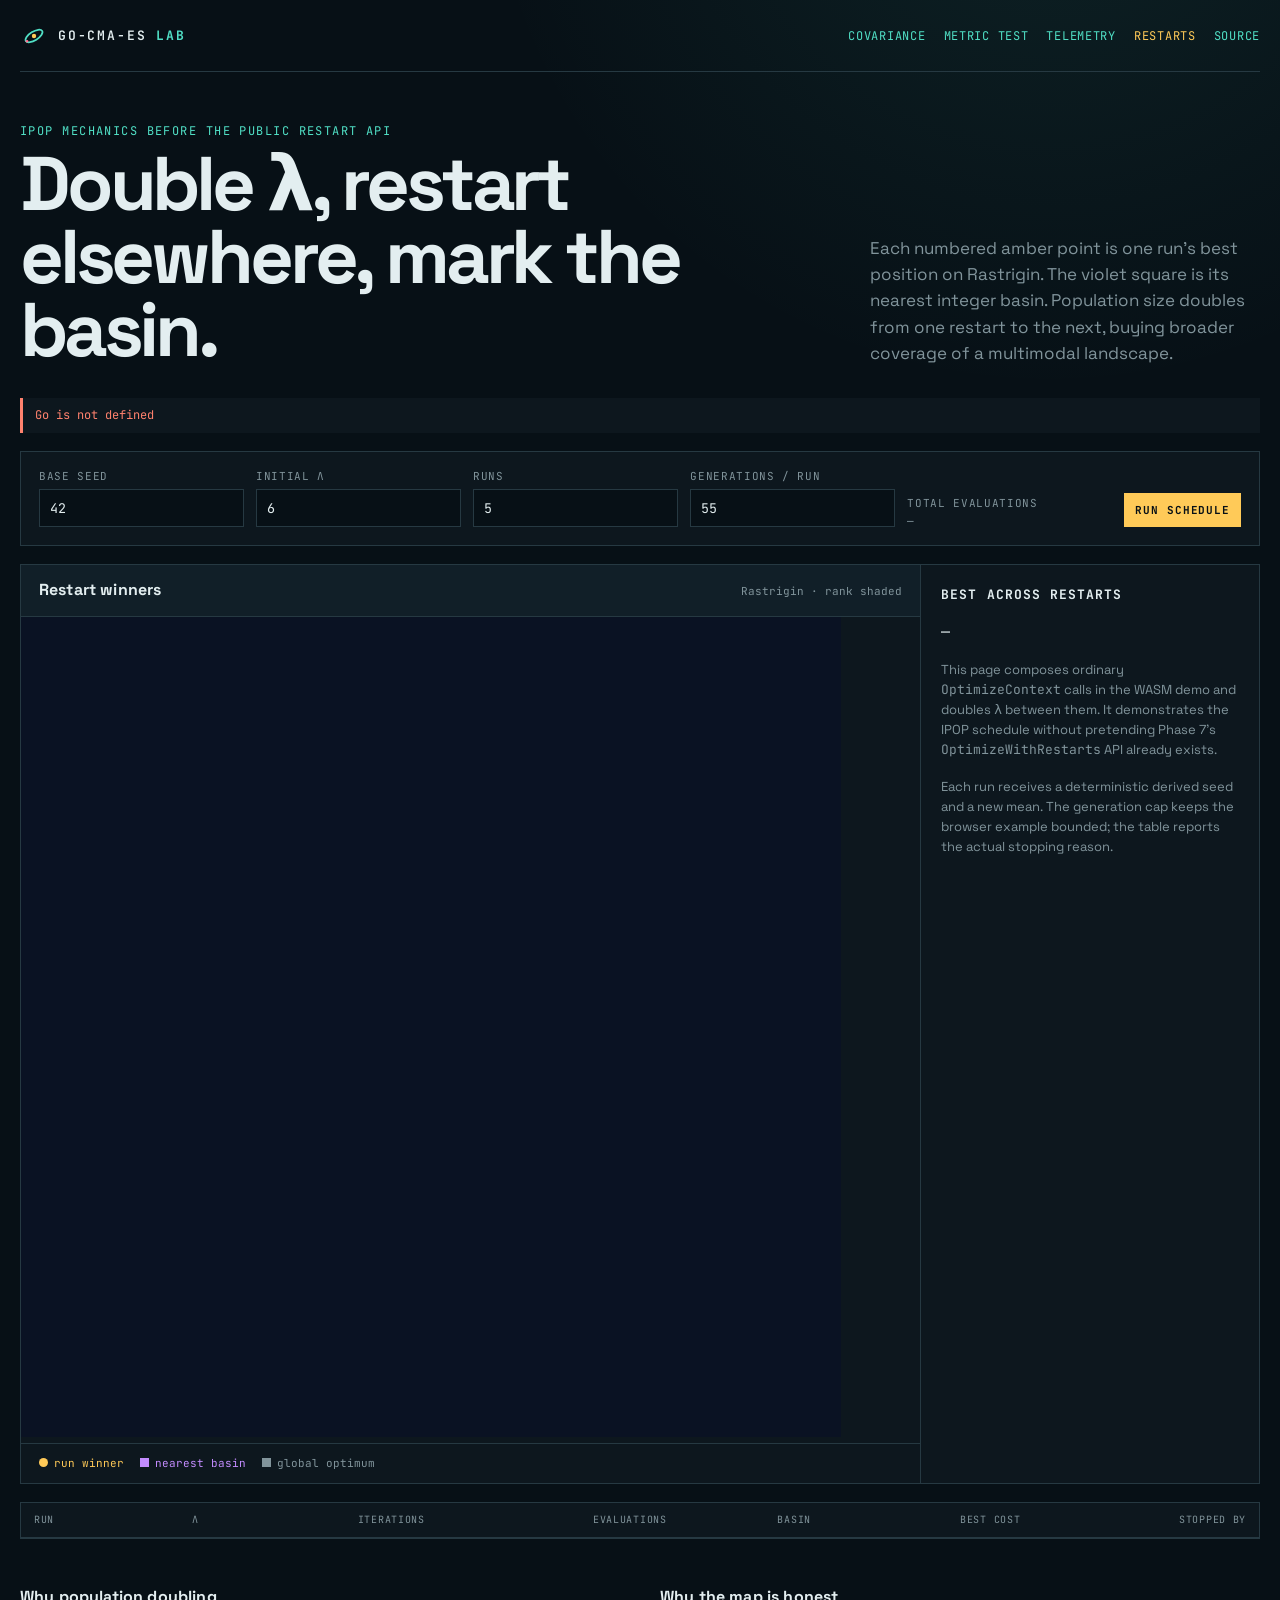
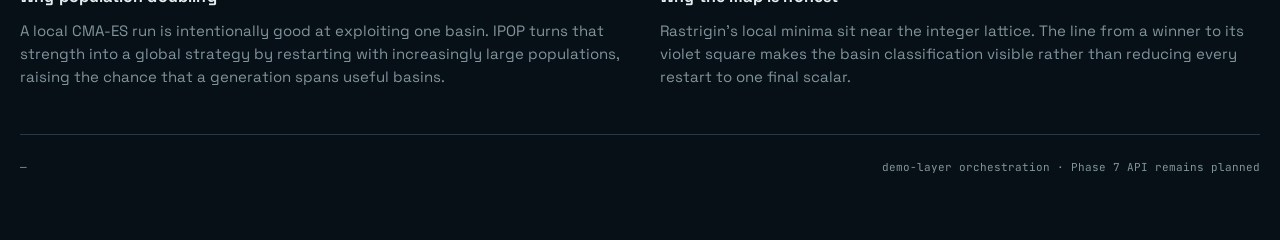
==== examples/wasm-demo/restart.html @ 147e35d6 "feat: add WASM demo for CMA-ES with multiple landscapes and restart functionality - Implemented land" ====
<!doctype html>
<html lang="en">
  <head>
    <meta charset="utf-8" /><meta name="viewport" content="width=device-width, initial-scale=1" />
    <meta name="description" content="An IPOP-style population-doubling CMA-ES restart schedule on Rastrigin." />
    <title>Restart Map · go-cma-es</title><link rel="icon" href="favicon.svg" />
    <link rel="preconnect" href="https://fonts.googleapis.com" /><link rel="preconnect" href="https://fonts.gstatic.com" crossorigin />
    <link href="https://fonts.googleapis.com/css2?family=JetBrains+Mono:wght@400;600&amp;family=Space+Grotesk:wght@400;500;600;700&amp;display=swap" rel="stylesheet" /><link rel="stylesheet" href="style.css" />
  </head>
  <body><main class="shell">
    <header class="masthead"><a class="brand" href="index.html"><img src="favicon.svg" alt="" /><span>go-cma-es <b>lab</b></span></a><nav><a href="index.html">Covariance</a><a href="compare.html">Metric test</a><a href="charts.html">Telemetry</a><a href="restart.html" aria-current="page">Restarts</a><a href="https://github.com/CWBudde/go-cma-es">Source</a></nav></header>
    <section class="hero"><div><p class="eyebrow">IPOP mechanics before the public restart API</p><h1>Double λ, restart elsewhere, mark the basin.</h1></div><p class="lede">Each numbered amber point is one run's best position on Rastrigin. The violet square is its nearest integer basin. Population size doubles from one restart to the next, buying broader coverage of a multimodal landscape.</p></section>
    <p class="status" id="status" data-state="loading">Loading WebAssembly…</p>
    <section class="toolbar">
      <div class="field"><label for="seed">Base seed</label><input id="seed" type="number" value="42" /></div>
      <div class="field"><label for="lambda">Initial λ</label><input id="lambda" type="number" min="4" max="12" value="6" /></div>
      <div class="field"><label for="restarts">Runs</label><input id="restarts" type="number" min="2" max="6" value="5" /></div>
      <div class="field"><label for="iterations">Generations / run</label><input id="iterations" type="number" min="10" max="100" value="55" /></div>
      <div class="field"><label>Total evaluations</label><span class="readout" id="totalEvals">—</span></div>
      <button class="primary" id="run">Run schedule</button>
    </section>
    <section class="instrument">
      <div class="stage-panel"><div class="section-title"><h2>Restart winners</h2><small>Rastrigin · rank shaded</small></div><canvas id="restartStage" width="820" height="820"></canvas><ul class="legend"><li style="color: var(--mean)"><span class="key"></span>run winner</li><li style="color: var(--baseline)"><span class="key square"></span>nearest basin</li><li><span class="key square"></span>global optimum</li></ul></div>
      <aside class="controls"><h3>Best across restarts</h3><p class="mono" id="globalBest">—</p><p class="note">This page composes ordinary <code>OptimizeContext</code> calls in the WASM demo and doubles λ between them. It demonstrates the IPOP schedule without pretending Phase 7's <code>OptimizeWithRestarts</code> API already exists.</p><p class="note">Each run receives a deterministic derived seed and a new mean. The generation cap keeps the browser example bounded; the table reports the actual stopping reason.</p></aside>
    </section>
    <div class="table-wrap" style="margin-top: 18px"><table><thead><tr><th>Run</th><th>λ</th><th>Iterations</th><th>Evaluations</th><th>Basin</th><th>Best cost</th><th>Stopped by</th></tr></thead><tbody id="restartRows"></tbody></table></div>
    <section class="copy"><div><h2>Why population doubling</h2><p>A local CMA-ES run is intentionally good at exploiting one basin. IPOP turns that strength into a global strategy by restarting with increasingly large populations, raising the chance that a generation spans useful basins.</p></div><div><h2>Why the map is honest</h2><p>Rastrigin's local minima sit near the integer lattice. The line from a winner to its violet square makes the basin classification visible rather than reducing every restart to one final scalar.</p></div></section>
    <footer><span id="buildInfo">—</span><span>demo-layer orchestration · Phase 7 API remains planned</span></footer>
  </main><script src="wasm_exec.js"></script><script src="boot.js"></script><script src="render.js"></script><script src="restart.js"></script></body>
</html>
---- examples/wasm-demo/style.css ----
:root {
  color-scheme: dark;
  --ink: #e3eef0;
  --dim: #81949b;
  --void: #071016;
  --panel: #0d171e;
  --panel-2: #111f28;
  --rule: #263942;
  --mean: #ffca58;
  --covariance: #50dfc5;
  --best: #ff6f91;
  --baseline: #c38cff;
  --danger: #ff826e;
  --mono: "JetBrains Mono", ui-monospace, SFMono-Regular, Consolas, monospace;
  --sans: "Space Grotesk", system-ui, sans-serif;
}

* { box-sizing: border-box; }

body {
  margin: 0;
  background:
    radial-gradient(circle at 82% -10%, rgba(80, 223, 197, 0.09), transparent 36rem),
    var(--void);
  color: var(--ink);
  font: 15px/1.55 var(--sans);
}

a { color: var(--covariance); text-decoration: none; }
a:hover { text-decoration: underline; }
code, .mono, input, select, button, td { font-family: var(--mono); }

.shell { width: min(1320px, calc(100% - 40px)); margin: 0 auto; padding-bottom: 64px; }
.masthead { display: flex; align-items: center; gap: 24px; min-height: 72px; border-bottom: 1px solid var(--rule); }
.brand { display: flex; align-items: center; gap: 10px; color: var(--ink); font: 600 13px/1 var(--mono); letter-spacing: .14em; text-transform: uppercase; }
.brand img { width: 28px; height: 28px; }
.brand b { color: var(--covariance); }
nav { display: flex; flex-wrap: wrap; gap: 18px; margin-left: auto; font: 12px/1 var(--mono); letter-spacing: .06em; text-transform: uppercase; }
nav a[aria-current="page"] { color: var(--mean); }

.hero { display: grid; grid-template-columns: minmax(0, 1.35fr) minmax(280px, .65fr); gap: 40px; padding: 52px 0 32px; align-items: end; }
.eyebrow { margin: 0 0 8px; color: var(--covariance); font: 12px/1.3 var(--mono); letter-spacing: .12em; text-transform: uppercase; }
h1 { max-width: 920px; margin: 0; font-size: clamp(35px, 6vw, 76px); line-height: .96; letter-spacing: -.055em; }
h2 { margin: 0; font-size: 16px; letter-spacing: .01em; }
h3 { margin: 0 0 8px; font-size: 13px; font-family: var(--mono); text-transform: uppercase; letter-spacing: .08em; }
.lede { margin: 0; color: var(--dim); font-size: 17px; }
.lede strong { color: var(--ink); }
.status { margin: 0 0 18px; padding: 9px 12px; border-left: 3px solid var(--mean); background: var(--panel); color: var(--dim); font: 12px/1.4 var(--mono); }
.status[data-state="ready"] { border-color: var(--covariance); color: var(--covariance); }
.status[data-state="error"] { border-color: var(--danger); color: var(--danger); }

.instrument { display: grid; grid-template-columns: minmax(0, 2fr) minmax(270px, .75fr); border: 1px solid var(--rule); background: var(--panel); }
.stage-panel { min-width: 0; border-right: 1px solid var(--rule); }
.stage-panel canvas, .compare-card canvas { aspect-ratio: 1; background: #0a1223; }
.controls { padding: 20px; }
.section-title { display: flex; align-items: baseline; justify-content: space-between; gap: 12px; padding: 13px 18px; border-bottom: 1px solid var(--rule); background: var(--panel-2); }
.section-title small { color: var(--dim); font: 11px/1 var(--mono); }
.field { display: grid; gap: 6px; margin-bottom: 16px; }
.field-row { display: grid; grid-template-columns: 1fr 1fr; gap: 12px; }
label { color: var(--dim); font: 11px/1.2 var(--mono); letter-spacing: .06em; text-transform: uppercase; }
input, select, button { width: 100%; border: 1px solid var(--rule); border-radius: 0; background: var(--void); color: var(--ink); padding: 9px 10px; }
input[type="checkbox"] { width: auto; accent-color: var(--covariance); }
input[type="range"] { padding: 0; border: 0; accent-color: var(--mean); }
button { cursor: pointer; text-transform: uppercase; letter-spacing: .08em; font-size: 11px; }
button:hover { color: var(--mean); border-color: var(--mean); }
button.primary { color: var(--void); background: var(--mean); border-color: var(--mean); font-weight: 700; }
.check { display: flex; align-items: center; gap: 8px; margin: 4px 0 18px; }
.check label { color: var(--ink); }

.transport { display: grid; grid-template-columns: 75px 64px minmax(100px, 1fr) 72px auto; gap: 8px; align-items: center; padding: 12px 16px; border-top: 1px solid var(--rule); }
.transport select { padding: 7px; }
.readout { color: var(--dim); white-space: nowrap; font: 11px/1 var(--mono); }
.legend { display: flex; flex-wrap: wrap; gap: 16px; margin: 0; padding: 12px 18px; border-top: 1px solid var(--rule); list-style: none; color: var(--dim); font: 11px/1.3 var(--mono); }
.key { display: inline-block; width: 9px; height: 9px; margin-right: 6px; border-radius: 50%; background: currentColor; }
.key.ring { border: 2px solid currentColor; background: transparent; }
.key.square { border-radius: 0; }
.note { margin: 16px 0 0; color: var(--dim); font-size: 13px; }

.telemetry { display: grid; grid-template-columns: repeat(3, 1fr); margin-top: 18px; border: 1px solid var(--rule); }
.telemetry div { min-width: 0; padding: 14px 16px; border-right: 1px solid var(--rule); }
.telemetry div:last-child { border-right: 0; }
.telemetry dt { color: var(--dim); font: 10px/1.2 var(--mono); letter-spacing: .08em; text-transform: uppercase; }
.telemetry dd { overflow: hidden; margin: 7px 0 0; text-overflow: ellipsis; font: 14px/1.2 var(--mono); }

.compare-grid, .chart-grid { display: grid; grid-template-columns: 1fr 1fr; gap: 18px; }
.compare-card, .chart-card { border: 1px solid var(--rule); background: var(--panel); }
.compare-card .caption, .chart-card .caption { display: flex; justify-content: space-between; gap: 12px; padding: 12px 15px; border-bottom: 1px solid var(--rule); }
.compare-card .caption span { color: var(--dim); font: 11px/1.4 var(--mono); }
.chart-card canvas { width: 100%; height: 330px; }
.toolbar { display: grid; grid-template-columns: repeat(5, minmax(100px, 1fr)) auto; gap: 12px; align-items: end; margin-bottom: 18px; padding: 18px; border: 1px solid var(--rule); background: var(--panel); }
.toolbar .field { margin: 0; }
.toolbar button { min-width: 110px; }

.copy { display: grid; grid-template-columns: 1fr 1fr; gap: 40px; padding: 46px 0; }
.copy p { margin: 9px 0 0; color: var(--dim); }
.copy strong { color: var(--ink); }

.table-wrap { overflow-x: auto; border: 1px solid var(--rule); background: var(--panel); }
table { width: 100%; border-collapse: collapse; font-size: 12px; }
th, td { padding: 11px 13px; border-bottom: 1px solid var(--rule); text-align: right; white-space: nowrap; }
th { color: var(--dim); font: 10px/1.2 var(--mono); letter-spacing: .07em; text-transform: uppercase; }
th:first-child, td:first-child { text-align: left; }
footer { display: flex; justify-content: space-between; gap: 20px; padding-top: 24px; border-top: 1px solid var(--rule); color: var(--dim); font: 11px/1.5 var(--mono); }

@media (max-width: 900px) {
  .hero, .instrument, .copy { grid-template-columns: 1fr; }
  .stage-panel { border-right: 0; border-bottom: 1px solid var(--rule); }
  .toolbar { grid-template-columns: repeat(2, 1fr); }
  .compare-grid, .chart-grid { grid-template-columns: 1fr; }
}

@media (max-width: 620px) {
  .shell { width: min(100% - 24px, 1320px); }
  .masthead { align-items: flex-start; flex-direction: column; padding: 16px 0; }
  nav { margin-left: 0; }
  .hero { padding-top: 34px; }
  .transport { grid-template-columns: 1fr 1fr; }
  .transport input { grid-column: 1 / -1; }
  .telemetry { grid-template-columns: 1fr 1fr; }
  .telemetry div { border-bottom: 1px solid var(--rule); }
  .toolbar { grid-template-columns: 1fr; }
}
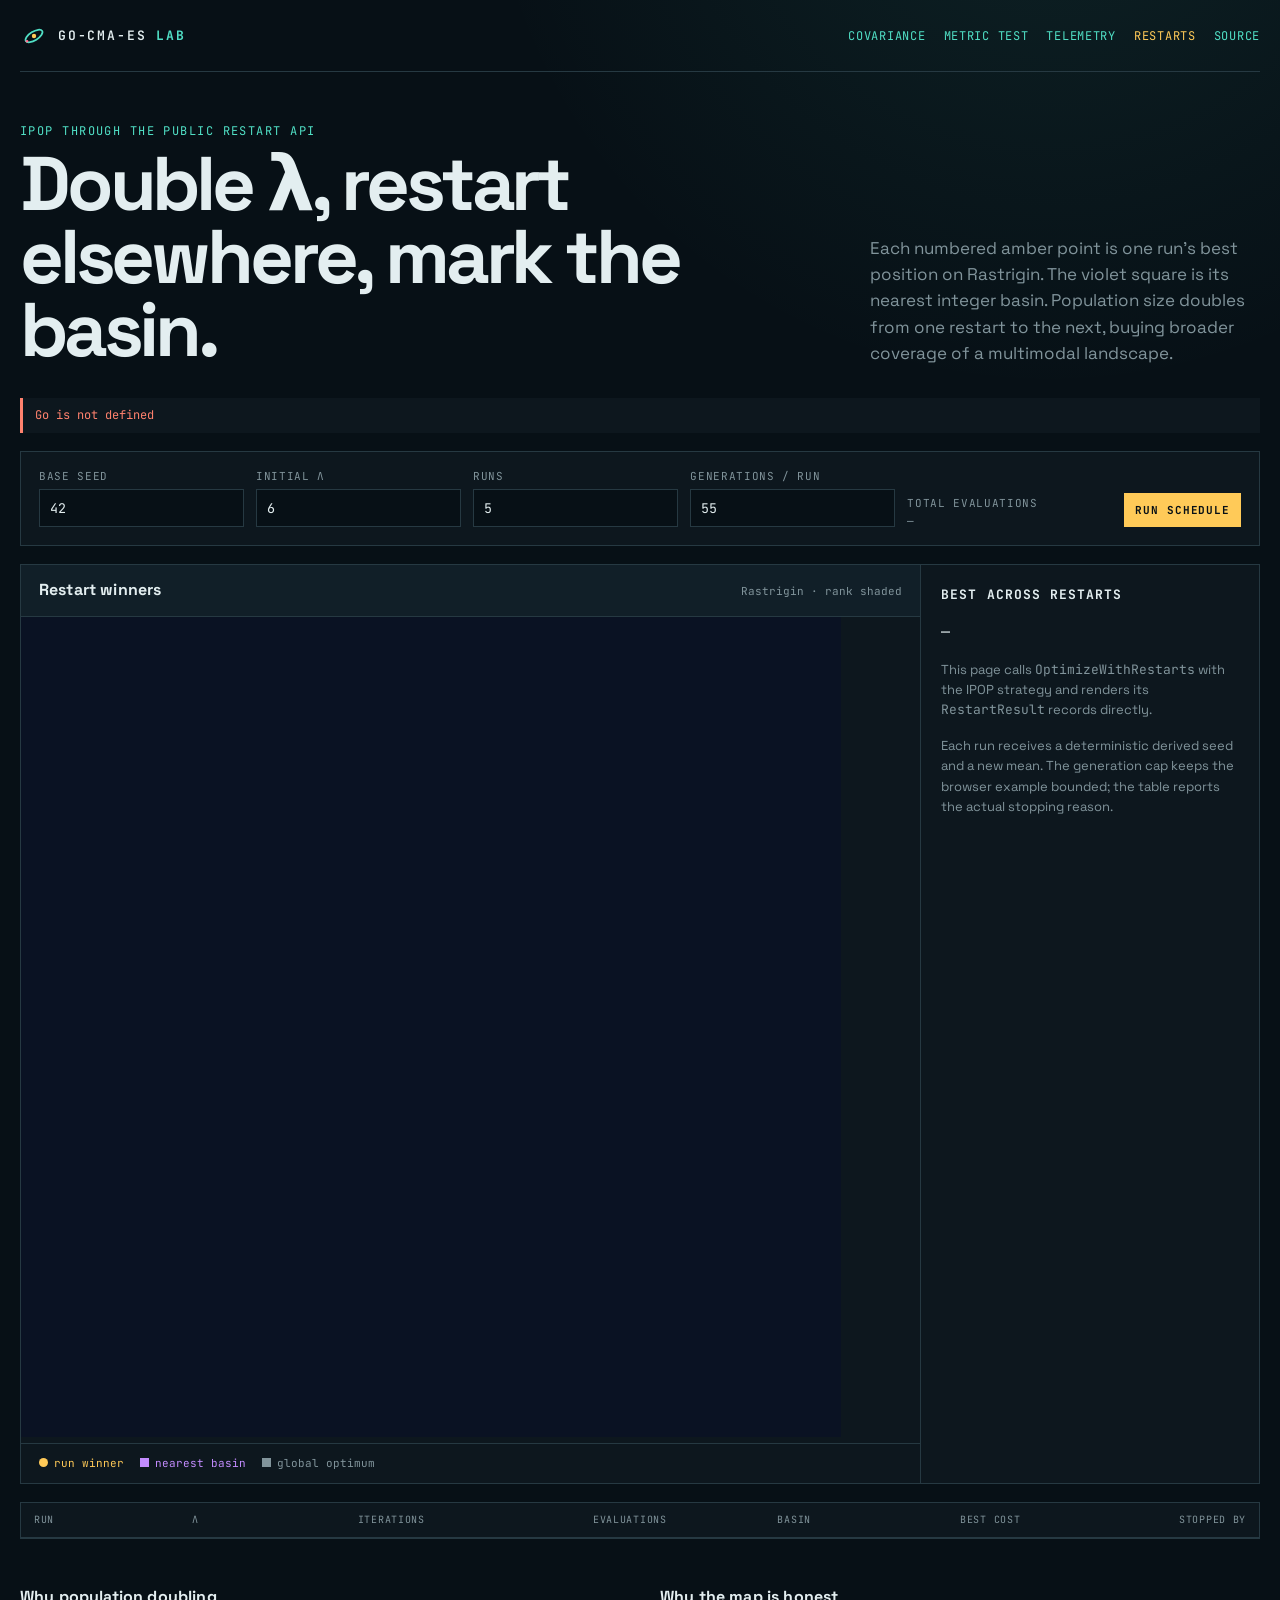
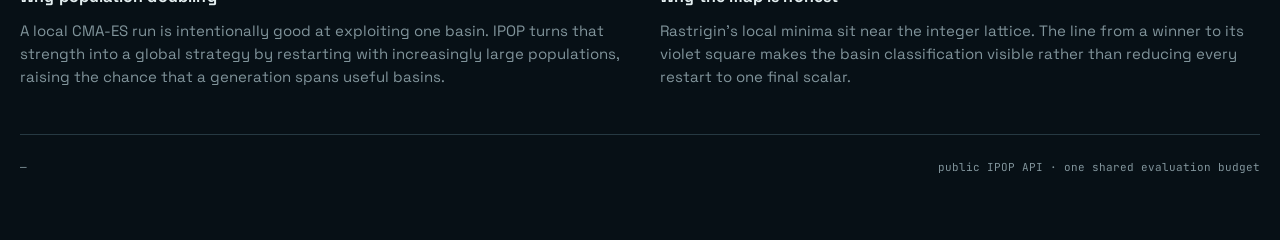
==== commit 5464c52c: "feat: Update documentation and examples for IPOP/BIPOP restart strategies with shared evaluation bud" ====
--- a/examples/wasm-demo/restart.html
+++ b/examples/wasm-demo/restart.html
@@ -9,7 +9,7 @@
   </head>
   <body><main class="shell">
     <header class="masthead"><a class="brand" href="index.html"><img src="favicon.svg" alt="" /><span>go-cma-es <b>lab</b></span></a><nav><a href="index.html">Covariance</a><a href="compare.html">Metric test</a><a href="charts.html">Telemetry</a><a href="restart.html" aria-current="page">Restarts</a><a href="https://github.com/CWBudde/go-cma-es">Source</a></nav></header>
-    <section class="hero"><div><p class="eyebrow">IPOP mechanics before the public restart API</p><h1>Double λ, restart elsewhere, mark the basin.</h1></div><p class="lede">Each numbered amber point is one run's best position on Rastrigin. The violet square is its nearest integer basin. Population size doubles from one restart to the next, buying broader coverage of a multimodal landscape.</p></section>
+    <section class="hero"><div><p class="eyebrow">IPOP through the public restart API</p><h1>Double λ, restart elsewhere, mark the basin.</h1></div><p class="lede">Each numbered amber point is one run's best position on Rastrigin. The violet square is its nearest integer basin. Population size doubles from one restart to the next, buying broader coverage of a multimodal landscape.</p></section>
     <p class="status" id="status" data-state="loading">Loading WebAssembly…</p>
     <section class="toolbar">
       <div class="field"><label for="seed">Base seed</label><input id="seed" type="number" value="42" /></div>
@@ -21,10 +21,10 @@
     </section>
     <section class="instrument">
       <div class="stage-panel"><div class="section-title"><h2>Restart winners</h2><small>Rastrigin · rank shaded</small></div><canvas id="restartStage" width="820" height="820"></canvas><ul class="legend"><li style="color: var(--mean)"><span class="key"></span>run winner</li><li style="color: var(--baseline)"><span class="key square"></span>nearest basin</li><li><span class="key square"></span>global optimum</li></ul></div>
-      <aside class="controls"><h3>Best across restarts</h3><p class="mono" id="globalBest">—</p><p class="note">This page composes ordinary <code>OptimizeContext</code> calls in the WASM demo and doubles λ between them. It demonstrates the IPOP schedule without pretending Phase 7's <code>OptimizeWithRestarts</code> API already exists.</p><p class="note">Each run receives a deterministic derived seed and a new mean. The generation cap keeps the browser example bounded; the table reports the actual stopping reason.</p></aside>
+      <aside class="controls"><h3>Best across restarts</h3><p class="mono" id="globalBest">—</p><p class="note">This page calls <code>OptimizeWithRestarts</code> with the IPOP strategy and renders its <code>RestartResult</code> records directly.</p><p class="note">Each run receives a deterministic derived seed and a new mean. The generation cap keeps the browser example bounded; the table reports the actual stopping reason.</p></aside>
     </section>
     <div class="table-wrap" style="margin-top: 18px"><table><thead><tr><th>Run</th><th>λ</th><th>Iterations</th><th>Evaluations</th><th>Basin</th><th>Best cost</th><th>Stopped by</th></tr></thead><tbody id="restartRows"></tbody></table></div>
     <section class="copy"><div><h2>Why population doubling</h2><p>A local CMA-ES run is intentionally good at exploiting one basin. IPOP turns that strength into a global strategy by restarting with increasingly large populations, raising the chance that a generation spans useful basins.</p></div><div><h2>Why the map is honest</h2><p>Rastrigin's local minima sit near the integer lattice. The line from a winner to its violet square makes the basin classification visible rather than reducing every restart to one final scalar.</p></div></section>
-    <footer><span id="buildInfo">—</span><span>demo-layer orchestration · Phase 7 API remains planned</span></footer>
+    <footer><span id="buildInfo">—</span><span>public IPOP API · one shared evaluation budget</span></footer>
   </main><script src="wasm_exec.js"></script><script src="boot.js"></script><script src="render.js"></script><script src="restart.js"></script></body>
 </html>
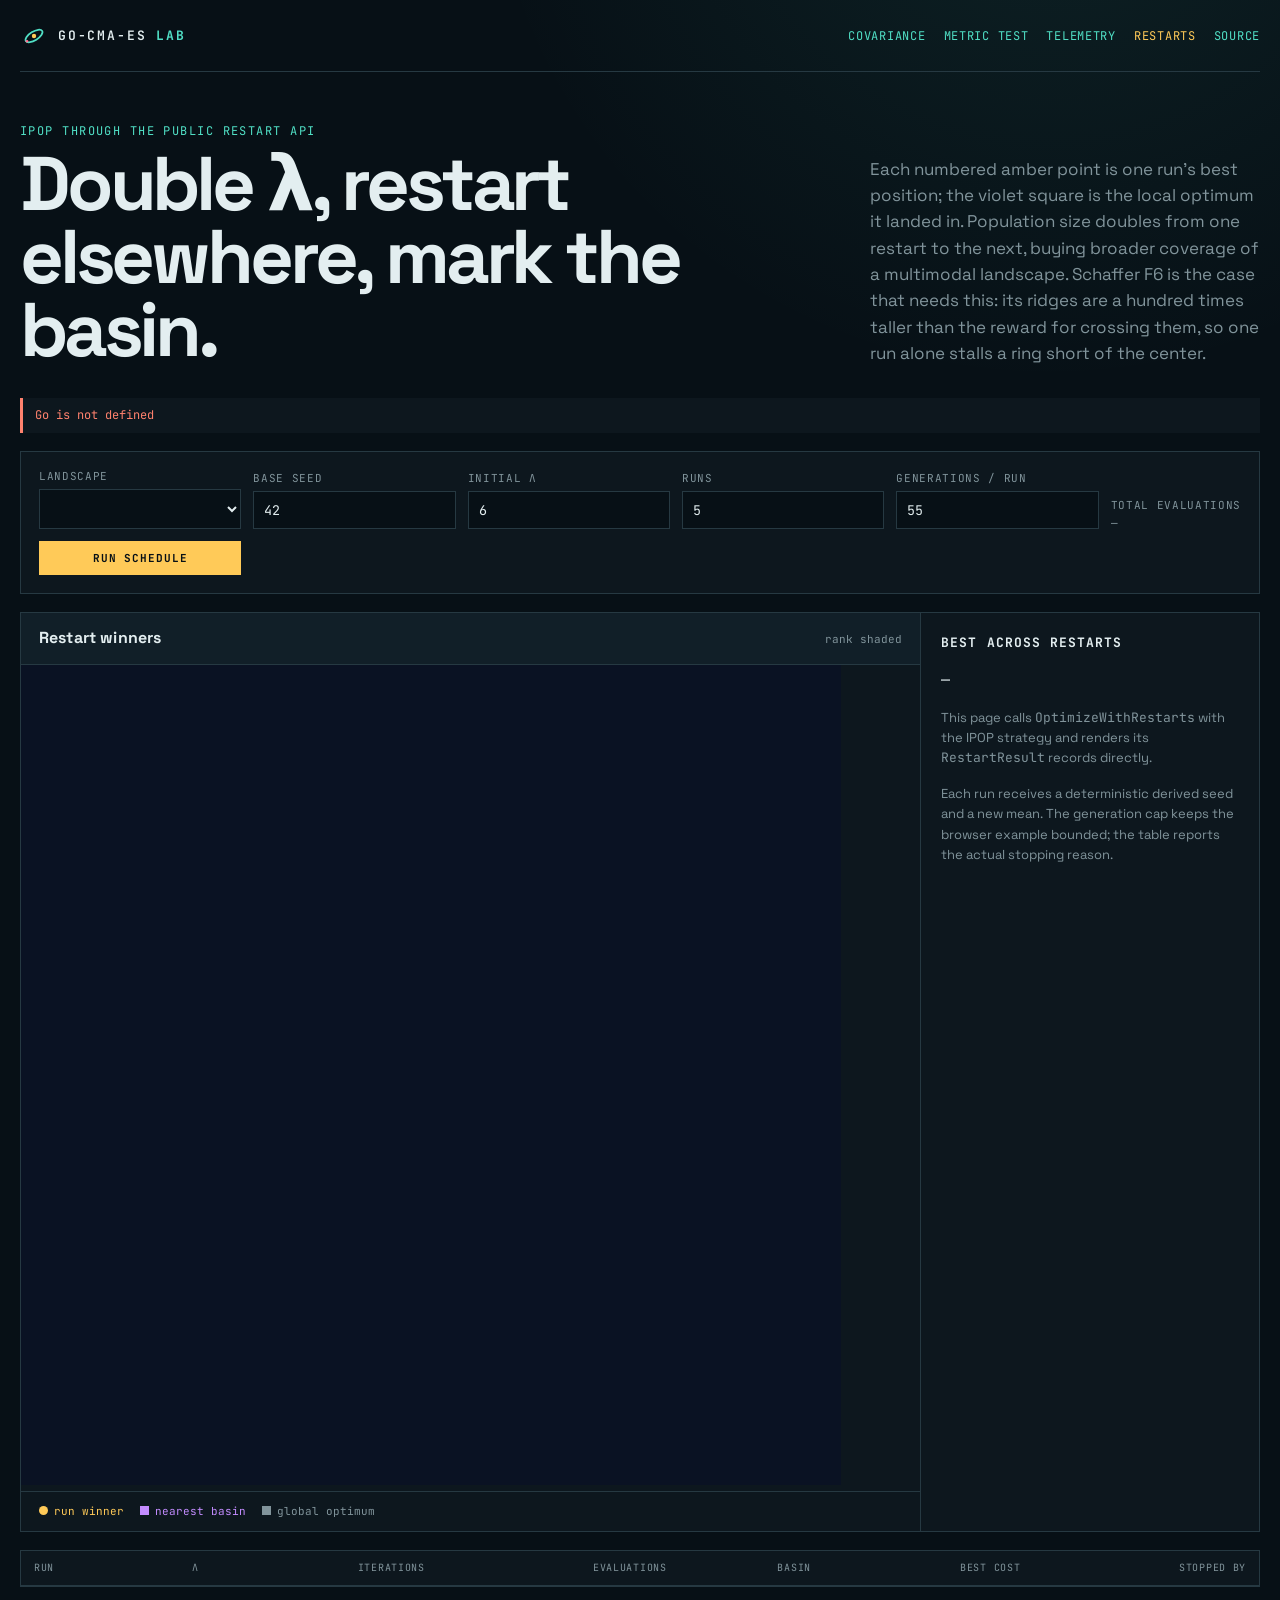
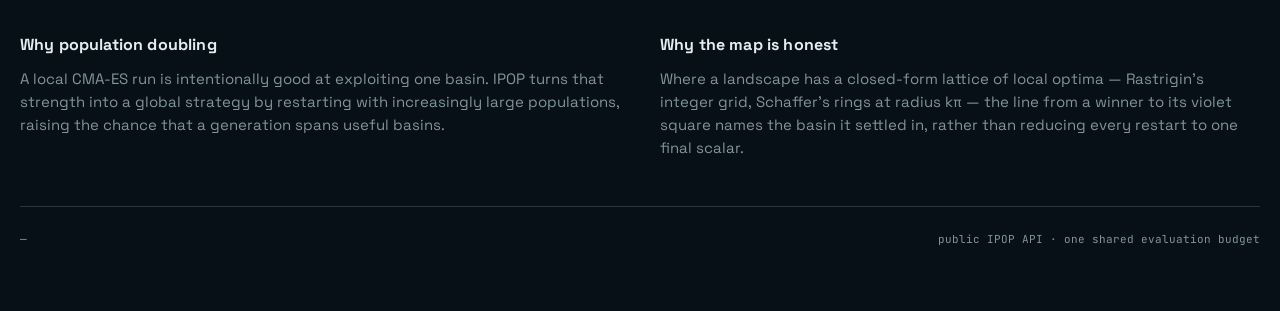
==== commit 017d88ec: "feat: enhance WASM demo with landscape selection and basin marking" ====
--- a/examples/wasm-demo/restart.html
+++ b/examples/wasm-demo/restart.html
@@ -2,29 +2,31 @@
 <html lang="en">
   <head>
     <meta charset="utf-8" /><meta name="viewport" content="width=device-width, initial-scale=1" />
-    <meta name="description" content="An IPOP-style population-doubling CMA-ES restart schedule on Rastrigin." />
+    <meta name="description" content="An IPOP-style population-doubling CMA-ES restart schedule on any of the demo landscapes." />
     <title>Restart Map · go-cma-es</title><link rel="icon" href="favicon.svg" />
     <link rel="preconnect" href="https://fonts.googleapis.com" /><link rel="preconnect" href="https://fonts.gstatic.com" crossorigin />
     <link href="https://fonts.googleapis.com/css2?family=JetBrains+Mono:wght@400;600&amp;family=Space+Grotesk:wght@400;500;600;700&amp;display=swap" rel="stylesheet" /><link rel="stylesheet" href="style.css" />
   </head>
   <body><main class="shell">
     <header class="masthead"><a class="brand" href="index.html"><img src="favicon.svg" alt="" /><span>go-cma-es <b>lab</b></span></a><nav><a href="index.html">Covariance</a><a href="compare.html">Metric test</a><a href="charts.html">Telemetry</a><a href="restart.html" aria-current="page">Restarts</a><a href="https://github.com/CWBudde/go-cma-es">Source</a></nav></header>
-    <section class="hero"><div><p class="eyebrow">IPOP through the public restart API</p><h1>Double λ, restart elsewhere, mark the basin.</h1></div><p class="lede">Each numbered amber point is one run's best position on Rastrigin. The violet square is its nearest integer basin. Population size doubles from one restart to the next, buying broader coverage of a multimodal landscape.</p></section>
+    <section class="hero"><div><p class="eyebrow">IPOP through the public restart API</p><h1>Double λ, restart elsewhere, mark the basin.</h1></div><p class="lede">Each numbered amber point is one run's best position; the violet square is the local optimum it landed in. Population size doubles from one restart to the next, buying broader coverage of a multimodal landscape. Schaffer F6 is the case that needs this: its ridges are a hundred times taller than the reward for crossing them, so one run alone stalls a ring short of the center.</p></section>
     <p class="status" id="status" data-state="loading">Loading WebAssembly…</p>
     <section class="toolbar">
+      <div class="field"><label for="landscape">Landscape</label><select id="landscape"></select></div>
       <div class="field"><label for="seed">Base seed</label><input id="seed" type="number" value="42" /></div>
       <div class="field"><label for="lambda">Initial λ</label><input id="lambda" type="number" min="4" max="12" value="6" /></div>
       <div class="field"><label for="restarts">Runs</label><input id="restarts" type="number" min="2" max="6" value="5" /></div>
       <div class="field"><label for="iterations">Generations / run</label><input id="iterations" type="number" min="10" max="100" value="55" /></div>
       <div class="field"><label>Total evaluations</label><span class="readout" id="totalEvals">—</span></div>
       <button class="primary" id="run">Run schedule</button>
+      <p class="note" id="landscapeNote"></p>
     </section>
     <section class="instrument">
-      <div class="stage-panel"><div class="section-title"><h2>Restart winners</h2><small>Rastrigin · rank shaded</small></div><canvas id="restartStage" width="820" height="820"></canvas><ul class="legend"><li style="color: var(--mean)"><span class="key"></span>run winner</li><li style="color: var(--baseline)"><span class="key square"></span>nearest basin</li><li><span class="key square"></span>global optimum</li></ul></div>
+      <div class="stage-panel"><div class="section-title"><h2>Restart winners</h2><small id="stageCaption">rank shaded</small></div><canvas id="restartStage" width="820" height="820"></canvas><ul class="legend"><li style="color: var(--mean)"><span class="key"></span>run winner</li><li style="color: var(--baseline)"><span class="key square"></span><span id="basinLegend">nearest basin</span></li><li><span class="key square"></span>global optimum</li></ul></div>
       <aside class="controls"><h3>Best across restarts</h3><p class="mono" id="globalBest">—</p><p class="note">This page calls <code>OptimizeWithRestarts</code> with the IPOP strategy and renders its <code>RestartResult</code> records directly.</p><p class="note">Each run receives a deterministic derived seed and a new mean. The generation cap keeps the browser example bounded; the table reports the actual stopping reason.</p></aside>
     </section>
-    <div class="table-wrap" style="margin-top: 18px"><table><thead><tr><th>Run</th><th>λ</th><th>Iterations</th><th>Evaluations</th><th>Basin</th><th>Best cost</th><th>Stopped by</th></tr></thead><tbody id="restartRows"></tbody></table></div>
-    <section class="copy"><div><h2>Why population doubling</h2><p>A local CMA-ES run is intentionally good at exploiting one basin. IPOP turns that strength into a global strategy by restarting with increasingly large populations, raising the chance that a generation spans useful basins.</p></div><div><h2>Why the map is honest</h2><p>Rastrigin's local minima sit near the integer lattice. The line from a winner to its violet square makes the basin classification visible rather than reducing every restart to one final scalar.</p></div></section>
+    <div class="table-wrap" style="margin-top: 18px"><table><thead><tr><th>Run</th><th>λ</th><th>Iterations</th><th>Evaluations</th><th id="basinHeading">Basin</th><th>Best cost</th><th>Stopped by</th></tr></thead><tbody id="restartRows"></tbody></table></div>
+    <section class="copy"><div><h2>Why population doubling</h2><p>A local CMA-ES run is intentionally good at exploiting one basin. IPOP turns that strength into a global strategy by restarting with increasingly large populations, raising the chance that a generation spans useful basins.</p></div><div><h2>Why the map is honest</h2><p>Where a landscape has a closed-form lattice of local optima — Rastrigin's integer grid, Schaffer's rings at radius kπ — the line from a winner to its violet square names the basin it settled in, rather than reducing every restart to one final scalar.</p></div></section>
     <footer><span id="buildInfo">—</span><span>public IPOP API · one shared evaluation budget</span></footer>
   </main><script src="wasm_exec.js"></script><script src="boot.js"></script><script src="render.js"></script><script src="restart.js"></script></body>
 </html>
